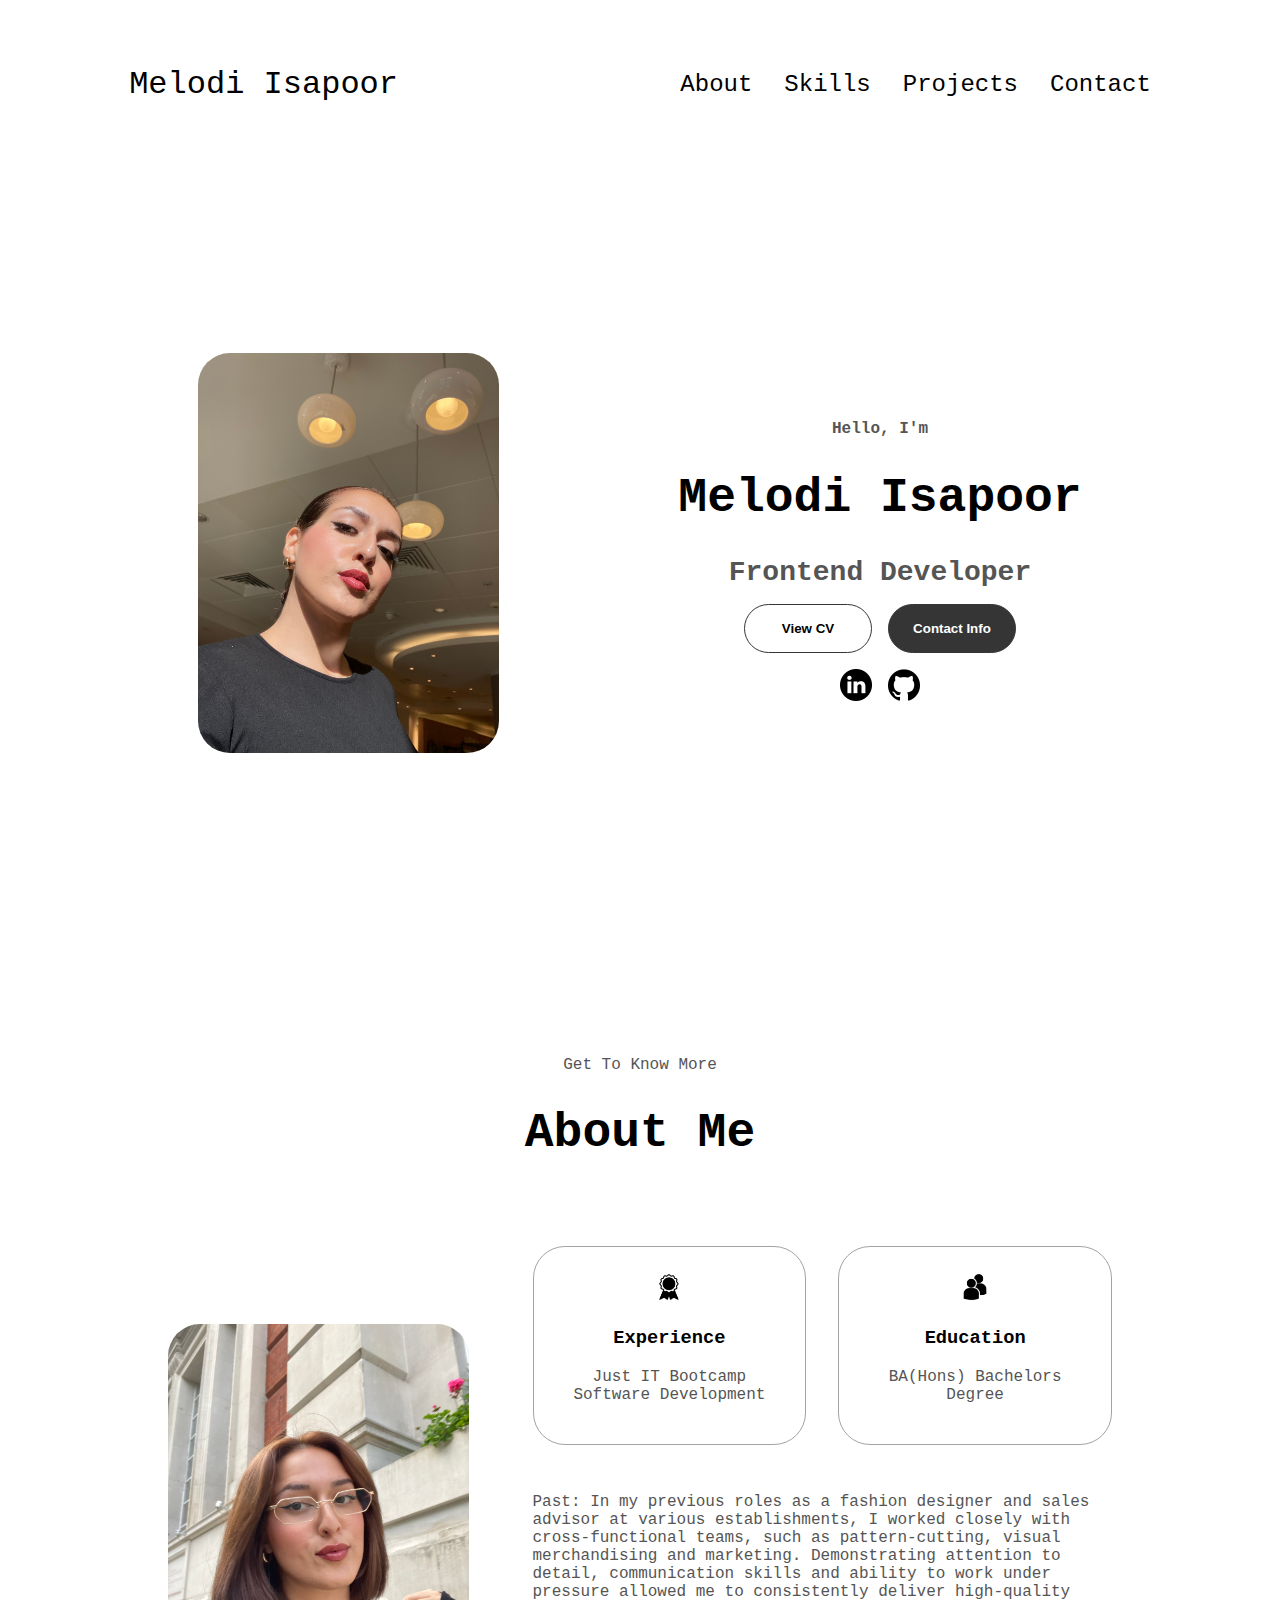
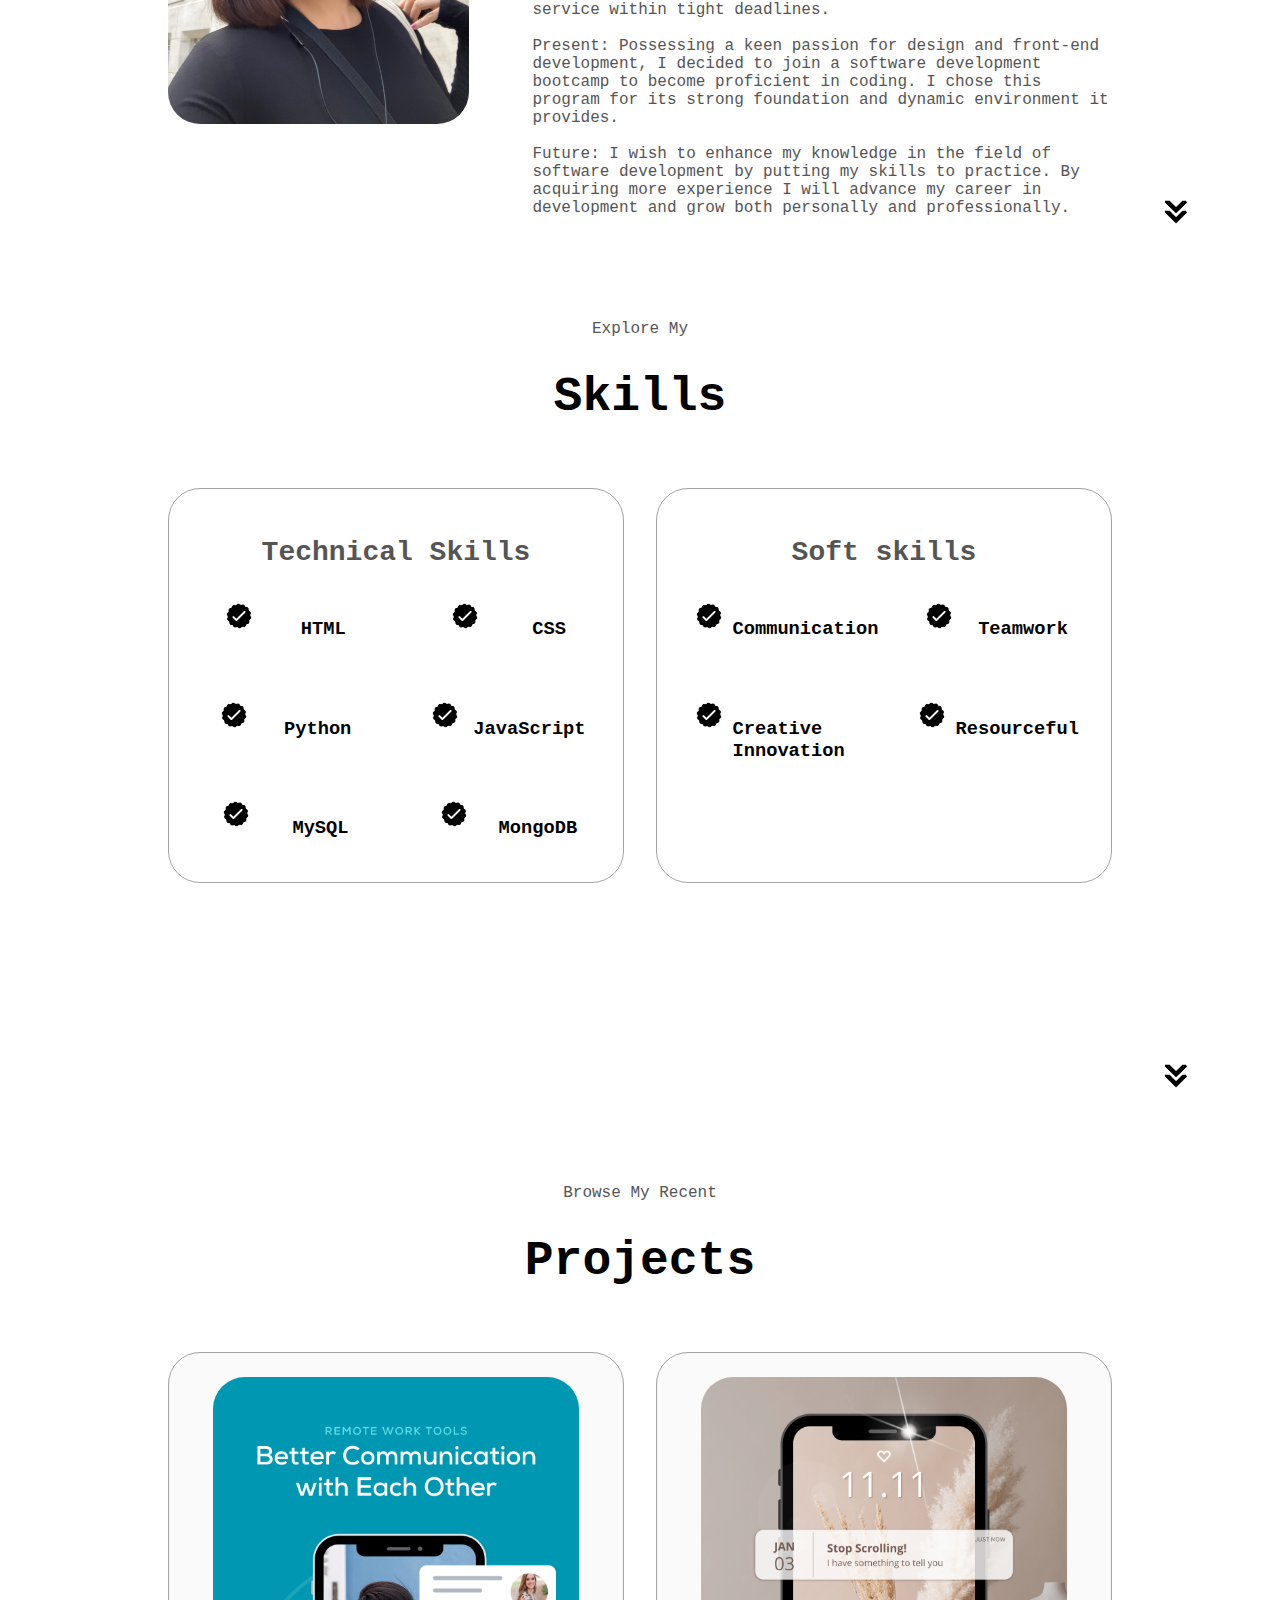
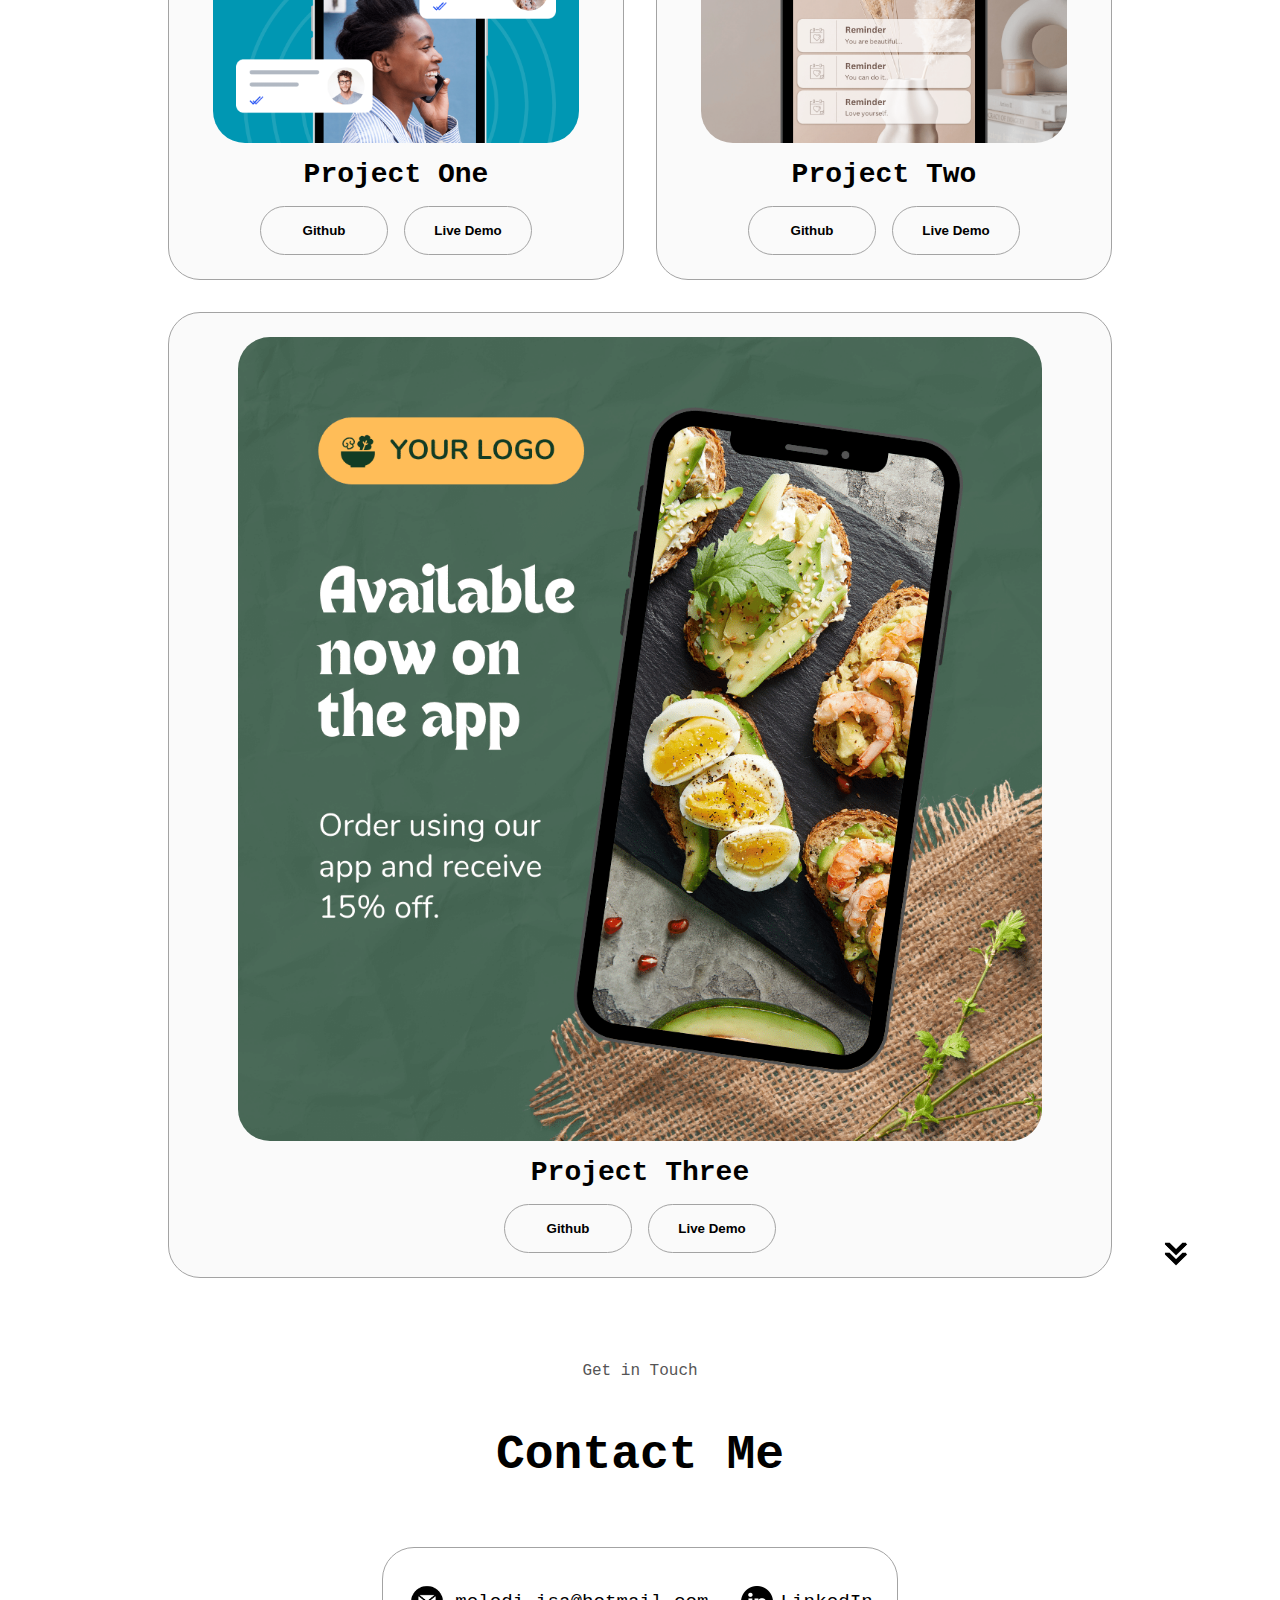
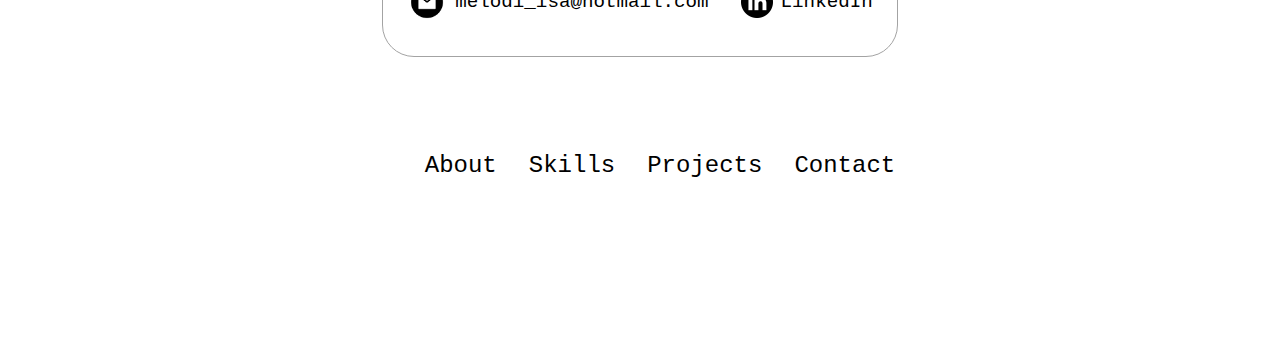
==== 4 Project Portfolio/index.html @ 61a98684 "New portfolio page created" ====
<!DOCTYPE html>
<html lang="en">
  <head>
    <meta charset="UTF-8" />
    <meta http-equiv="X-UA-Compatible" content="IE=edge" />
    <meta name="viewport" content="width=device-width, initial-scale=1.0" />
    <title>My Portfolio</title>
    <link rel="stylesheet" href="style.css" />
    <link rel="stylesheet" href="mediaqueries.css" />
  </head>
  <body>
    <nav id="desktop-nav">
      <div class="logo">Melodi Isapoor</div>
      <div>
        <ul class="nav-links">
          <li><a href="#about">About</a></li>
          <li><a href="#experience">Skills</a></li>
          <li><a href="#projects">Projects</a></li>
          <li><a href="#contact">Contact</a></li>
        </ul>
      </div>
    </nav>
    <nav id="hamburger-nav">
      <div class="logo">John Doe</div>
      <div class="hamburger-menu">
        <div class="hamburger-icon" onclick="toggleMenu()">
          <span></span>
          <span></span>
          <span></span>
        </div>
        <div class="menu-links">
          <li><a href="#about" onclick="toggleMenu()">About</a></li>
          <li><a href="#experience" onclick="toggleMenu()">Skills</a></li>
          <li><a href="#projects" onclick="toggleMenu()">Projects</a></li>
          <li><a href="#contact" onclick="toggleMenu()">Contact</a></li>
        </div>
      </div>
    </nav>
    <section id="profile">
      <div class="section__pic-container">
        <img src="./assets/IMG_2499.JPG" alt="Melodi profile picture" />
      </div>
      <div class="section__text">
        <p class="section__text__p1">Hello, I'm</p>
        <h1 class="title">Melodi Isapoor</h1>
        <p class="section__text__p2">Frontend Developer</p>
        <div class="btn-container">
          <button
            class="btn btn-color-2"
            onclick="window.open('./assets/MelodiIsapoorCV.pdf')"
          >
            View CV
          </button>
          <button class="btn btn-color-1" onclick="location.href='./#contact'">
            Contact Info
          </button>
        </div>
        <div id="socials-container">
          <img
            src="./assets/linkedin.png"
            alt="My LinkedIn profile"
            class="icon"
            onclick="location.href='www.linkedin.com/in/melodi-isapoor'"
          />
          <img
            src="./assets/github.png"
            alt="My Github profile"
            class="icon"
            onclick="location.href='https://github.com/'"
          />
        </div>
      </div>
    </section>
    <section id="about">
      <p class="section__text__p1">Get To Know More</p>
      <h1 class="title">About Me</h1>
      <div class="section-container">
        <div class="section__pic-container">
          <img
            src="./assets/IMG_2273.JPG"
            alt="Profile picture"
            class="about-pic"
          />
        </div>
        <div class="about-details-container">
          <div class="about-containers">
            <div class="details-container">
              <img
                src="./assets/experience.png"
                alt="Experience icon"
                class="icon"
              />
              <h3>Experience</h3>
              <p>Just IT Bootcamp <br />Software Development</p>
            </div>
            <div class="details-container">
              <img
                src="./assets/education.png"
                alt="Education icon"
                class="icon"
              />
              <h3>Education</h3>
              <p>BA(Hons) Bachelors Degree</p>
            </div>
          </div>
          <div class="text-container">
            <p>
                Past: In my previous roles as a fashion designer and sales advisor at various 
                establishments, I worked closely with cross-functional teams, such as pattern-cutting, visual 
                merchandising and marketing. Demonstrating attention to detail, communication skills and 
                ability to work under pressure allowed me to consistently deliver high-quality service within 
                tight deadlines. 
                <br>
                <br>
                Present: Possessing a keen passion for design and front-end development, I decided to join 
                a software development bootcamp to become proficient in coding. I chose this program for 
                its strong foundation and dynamic environment it provides. 
                <br>
                <br>
                Future: I wish to enhance my knowledge in the field of software development by putting my 
                skills to practice. By acquiring more experience I will advance my career in development and
                grow both personally and professionally.
            </p>
          </div>
        </div>
      </div>
      <img
        src="./assets/arrow.png"
        alt="Arrow icon"
        class="icon arrow"
        onclick="location.href='./#experience'"
      />
    </section>
    <section id="experience">
      <p class="section__text__p1">Explore My</p>
      <h1 class="title">Skills</h1>
      <div class="experience-details-container">
        <div class="about-containers">
          <div class="details-container">
            <h2 class="experience-sub-title">Technical Skills</h2>
            <div class="article-container">
              <article>
                <img
                  src="./assets/checkmark.png"
                  alt="Experience icon"
                  class="icon"
                />
                <div>
                  <h3>HTML</h3>
                </div>
              </article>
              <article>
                <img
                  src="./assets/checkmark.png"
                  alt="Experience icon"
                  class="icon"
                />
                <div>
                  <h3>CSS</h3>
                </div>
              </article>
              <article>
                <img
                  src="./assets/checkmark.png"
                  alt="Experience icon"
                  class="icon"
                />
                <div>
                  <h3>Python</h3>
                </div>
              </article>
              <article>
                <img
                  src="./assets/checkmark.png"
                  alt="Experience icon"
                  class="icon"
                />
                <div>
                  <h3>JavaScript</h3>
                </div>
              </article>
              <article>
                <img
                  src="./assets/checkmark.png"
                  alt="Experience icon"
                  class="icon"
                />
                <div>
                  <h3>MySQL</h3>
                </div>
              </article>
              <article>
                <img
                  src="./assets/checkmark.png"
                  alt="Experience icon"
                  class="icon"
                />
                <div>
                  <h3>MongoDB</h3>
                </div>
              </article>
            </div>
          </div>
          <div class="details-container">
            <h2 class="experience-sub-title">Soft skills</h2>
            <div class="article-container">
              <article>
                <img
                  src="./assets/checkmark.png"
                  alt="Experience icon"
                  class="icon"
                />
                <div>
                  <h3>Communication</h3>
                </div>
              </article>
              <article>
                <img
                  src="./assets/checkmark.png"
                  alt="Experience icon"
                  class="icon"
                />
                <div>
                  <h3>Teamwork</h3>
                </div>
              </article>
              <article>
                <img
                  src="./assets/checkmark.png"
                  alt="Experience icon"
                  class="icon"
                />
                <div>
                  <h3>Creative Innovation</h3>
                </div>
              </article>
              <article>
                <img
                  src="./assets/checkmark.png"
                  alt="Experience icon"
                  class="icon"
                />
                <div>
                  <h3>Resourceful</h3>
                </div>
              </article>
            </div>
          </div>
        </div>
      </div>
      <img
        src="./assets/arrow.png"
        alt="Arrow icon"
        class="icon arrow"
        onclick="location.href='./#projects'"
      />
    </section>
    <section id="projects">
      <p class="section__text__p1">Browse My Recent</p>
      <h1 class="title">Projects</h1>
      <div class="experience-details-container">
        <div class="about-containers">
          <div class="details-container color-container">
            <div class="article-container">
              <img
                src="./assets/project-1.png"
                alt="Project 1"
                class="project-img"
              />
            </div>
            <h2 class="experience-sub-title project-title">Project One</h2>
            <div class="btn-container">
              <button
                class="btn btn-color-2 project-btn"
                onclick="location.href='https://github.com/'"
              >
                Github
              </button>
              <button
                class="btn btn-color-2 project-btn"
                onclick="location.href='https://github.com/'"
              >
                Live Demo
              </button>
            </div>
          </div>
          <div class="details-container color-container">
            <div class="article-container">
              <img
                src="./assets/project-2.png"
                alt="Project 2"
                class="project-img"
              />
            </div>
            <h2 class="experience-sub-title project-title">Project Two</h2>
            <div class="btn-container">
              <button
                class="btn btn-color-2 project-btn"
                onclick="location.href='https://github.com/'"
              >
                Github
              </button>
              <button
                class="btn btn-color-2 project-btn"
                onclick="location.href='https://github.com/'"
              >
                Live Demo
              </button>
            </div>
          </div>
          <div class="details-container color-container">
            <div class="article-container">
              <img
                src="./assets/project-3.png"
                alt="Project 3"
                class="project-img"
              />
            </div>
            <h2 class="experience-sub-title project-title">Project Three</h2>
            <div class="btn-container">
              <button
                class="btn btn-color-2 project-btn"
                onclick="location.href='https://github.com/'"
              >
                Github
              </button>
              <button
                class="btn btn-color-2 project-btn"
                onclick="location.href='https://github.com/'"
              >
                Live Demo
              </button>
            </div>
          </div>
        </div>
      </div>
      <img
        src="./assets/arrow.png"
        alt="Arrow icon"
        class="icon arrow"
        onclick="location.href='./#contact'"
      />
    </section>
    <section id="contact">
      <p class="section__text__p1">Get in Touch</p>
      <h1 class="title">Contact Me</h1>
      <div class="contact-info-upper-container">
        <div class="contact-info-container">
          <img
            src="./assets/email.png"
            alt="Email icon"
            class="icon contact-icon email-icon"
          />
          <p><a href="mailto:examplemail@gmail.com">melodi_isa@hotmail.com</a></p>
        </div>
        <div class="contact-info-container">
          <img
            src="./assets/linkedin.png"
            alt="LinkedIn icon"
            class="icon contact-icon"
          />
          <p><a href="www.linkedin.com/in/melodi-isapoor">LinkedIn</a></p>
        </div>
      </div>
    </section>
    <footer>
      <nav>
        <div class="nav-links-container">
          <ul class="nav-links">
            <li><a href="#about">About</a></li>
            <li><a href="#experience">Skills</a></li>
            <li><a href="#projects">Projects</a></li>
            <li><a href="#contact">Contact</a></li>
          </ul>
        </div>
      </nav>
    </footer>
    <script src="script.js"></script>
  </body>
</html>
---- 4 Project Portfolio/style.css ----
@import url("https://fonts.googleapis.com/css2?family=Source+Code+Pro:ital,wght@0,200..900;1,200..900&display=swap")

* { 
    margin: 0; 
    padding: 0; 
}
      
      body {
        font-family:"Source Code Pro", monospace;
    } 
      
      html {
        scroll-behavior: smooth;
      }
      
      p {
        color: rgb(85, 85, 85);
      }
      
      /* TRANSITION */
      
      a,
      .btn {
        transition: all 300ms ease;
      }
      
      /* DESKTOP NAV */
      
      nav,
      .nav-links {
        display: flex;
      }
      
      nav {
        justify-content: space-around;
        align-items: center;
        height: 17vh;
      }
      
      .nav-links {
        gap: 2rem;
        list-style: none;
        font-size: 1.5rem;
      }
      
      a {
        color: black;
        text-decoration: none;
        text-decoration-color: white;
      }
      
      a:hover {
        color: grey;
        text-decoration: underline;
        text-underline-offset: 1rem;
        text-decoration-color: rgb(181, 181, 181);
      }
      
      .logo {
        font-size: 2rem;
      }
      
      .logo:hover {
        cursor: default;
      }
      
      /* HAMBURGER MENU */
      
      #hamburger-nav {
        display: none;
      }
      
      .hamburger-menu {
        position: relative;
        display: inline-block;
      }
      
      .hamburger-icon {
        display: flex;
        flex-direction: column;
        justify-content: space-between;
        height: 24px;
        width: 30px;
        cursor: pointer;
      }
      
      .hamburger-icon span {
        width: 100%;
        height: 2px;
        background-color: black;
        transition: all 0.3 ease-in-out;
      }
      
      .menu-links {
        position: absolute;
        top: 100%;
        right: 0;
        background-color: white;
        width: fit-content;
        max-height: 0;
        overflow: hidden;
        transition: all 0.3 ease-in-out;
      }
      
      .menu-links a {
        display: block;
        padding: 10px;
        text-align: center;
        font-size: 1.5rem;
        color: black;
        text-decoration: none;
        transition: all 0.3 ease-in-out;
      }
      
      .menu-links li {
        list-style: none;
      }
      
      .menu-links.open {
        max-height: 300px;
      }
      
      .hamburger-icon.open span:first-child {
        transform: rotate(45deg) translate(10px, 5px);
      }
      
      .hamburger-icon.open span:nth-child(2) {
        opacity: 0;
      }
      
      .hamburger-icon.open span:last-child {
        transform: rotate(-45deg) translate(10px, -5px);
      }
      
      .hamburger-icon span:first-child {
        transform: none;
      }
      
      .hamburger-icon span:first-child {
        opacity: 1;
      }
      
      .hamburger-icon span:first-child {
        transform: none;
      }
      
      /* SECTIONS */
      
      section {
        padding-top: 4vh;
        height: 96vh;
        margin: 0 10rem;
        box-sizing: border-box;
        min-height: fit-content;

      }
      
      .section-container {
        display: flex;

      }
      
      /* PROFILE SECTION */
      
      #profile {
        display: flex;
        justify-content: center;
        gap: 5rem;
        height: 80vh;

      }
      
      .section__pic-container {
        display: flex;
        height: 400px;
        width: 400px;
        margin: auto 0;
        border-radius: 2rem;
      }
      
      /* The first profile picture  */
      .section__pic-container img {
        border-radius: 2rem;
      }

      .section__text {
        align-self: center;
        text-align: center;
      }
      
      .section__text p {
        font-weight: 600;
      }
      
      .section__text__p1 {
        text-align: center;
      }
      
      .section__text__p2 {
        font-size: 1.75rem;
        margin-bottom: 1rem;
      }
      
      .title {
        font-size: 3rem;
        text-align: center;
      }
      
      #socials-container {
        display: flex;
        justify-content: center;
        margin-top: 1rem;
        gap: 1rem;
      }
      
      /* ICONS */
      
      .icon {
        cursor: pointer;
        height: 2rem;
      }
      
      /* BUTTONS */
      
      .btn-container {
        display: flex;
        justify-content: center;
        gap: 1rem;
      }
      
      .btn {
        font-weight: 600;
        transition: all 300ms ease;
        padding: 1rem;
        width: 8rem;
        border-radius: 2rem;
      }
      
      .btn-color-1,
      .btn-color-2 {
        border: rgb(53, 53, 53) 0.1rem solid;
      }
      
      .btn-color-1:hover,
      .btn-color-2:hover {
        cursor: pointer;
      }
      
      .btn-color-1,
      .btn-color-2:hover {
        background: rgb(53, 53, 53);
        color: white;
      }
      
      .btn-color-1:hover {
        background: rgb(0, 0, 0);
      }
      
      .btn-color-2 {
        background: none;
      }
      
      .btn-color-2:hover {
        border: rgb(255, 255, 255) 0.1rem solid;
      }
      
      .btn-container {
        gap: 1rem;
      }
      
      /* ABOUT SECTION */
      
      #about {
        position: relative;
      }
      
      .about-containers {
        gap: 2rem;
        margin-bottom: 2rem;
        margin-top: 2rem;
      }
      
      .about-details-container {
        justify-content: center;
        flex-direction: column;
      }
      
      .about-containers,
      .about-details-container {
        display: flex;
      }
      
      .about-pic {
        border-radius: 2rem;
      }
      
      .arrow {
        position: absolute;
        right: -5rem;
        bottom: 2.5rem;
      }
      
      .details-container {
        padding: 1.5rem;
        flex: 1;
        background: white;
        border-radius: 2rem;
        border: rgb(53, 53, 53) 0.1rem solid;
        border-color: rgb(163, 163, 163);
        text-align: center;
      }
      
      .section-container {
        gap: 4rem;
        height: 80%;
      }
      
      .section__pic-container {
        height: 400px;
        width: 400px;
        margin: auto 0;

      }
      
      /* EXPERIENCE SECTION */
      
      #experience {
        position: relative;
      }
      
      .experience-sub-title {
        color: rgb(85, 85, 85);
        font-weight: 600;
        font-size: 1.75rem;
        margin-bottom: 2rem;
      }
      
      .experience-details-container {
        display: flex;
        justify-content: center;
        flex-direction: column;
      }
      
      .article-container {
        display: flex;
        text-align: initial;
        flex-wrap: wrap;
        flex-direction: row;
        gap: 2.5rem;
        justify-content: space-around;
      }
      
      article {
        display: flex;
        width: 10rem;
        justify-content: space-around;
        gap: 0.5rem;
      }
      
      article .icon {
        cursor: default;
      }
      
      /* PROJECTS SECTION */
      
      #projects {
        position: relative;
      }
      
      .color-container {
        border-color: rgb(163, 163, 163);
        background: rgb(250, 250, 250);
      }
      
      .project-img {
        border-radius: 2rem;
        width: 90%;
        height: 90%;
      }
      
      .project-title {
        margin: 1rem;
        color: black;
      }
      
      .project-btn {
        color: black;
        border-color: rgb(163, 163, 163);
      }
      
      /* CONTACT */
      
      #contact {
        display: flex;
        justify-content: center;
        flex-direction: column;
        height: 70vh;
      }
      
      .contact-info-upper-container {
        display: flex;
        justify-content: center;
        border-radius: 2rem;
        border: rgb(53, 53, 53) 0.1rem solid;
        border-color: rgb(163, 163, 163);
        background: (250, 250, 250);
        margin: 2rem auto;
        padding: 0.5rem;
      }
      
      .contact-info-container {
        display: flex;
        align-items: center;
        justify-content: center;
        gap: 0.5rem;
        margin: 1rem;
      }
      
      .contact-info-container p {
        font-size: larger;
      }
      
      .contact-icon {
        cursor: default;
      }
      
      .email-icon {
        height: 2.5rem;
      }
      
      /* FOOTER SECTION */
      
      footer {
        height: 26vh;
        margin: 0 1rem;
      }
      
      footer p {
        text-align: center;
      }
---- 4 Project Portfolio/mediaqueries.css ----
@media screen and (max-width: 1400px) {
    #profile {
      height: 83vh;
      margin-bottom: 6rem;
    }
    .about-containers {
      flex-wrap: wrap;
    }
    #contact,
    #projects {
      height: fit-content;
    }
  }
  
  @media screen and (max-width: 1200px) {
    #desktop-nav {
      display: none;
    }
    #hamburger-nav {
      display: flex;
    }
    #experience,
    .experience-details-container {
      margin-top: 2rem;
    }
    #profile,
    .section-container {
      display: block;
    }
    .arrow {
      display: none;
    }
    section,
    .section-container {
      height: fit-content;
    }
    section {
      margin: 0 5%;
    }
    .section__pic-container {
      width: 275px;
      height: 275px;
      margin: 0 auto 2rem;
    }
    .about-containers {
      margin-top: 0;
    }
  }
  
  @media screen and (max-width: 600px) {
    #contact,
    footer {
      height: 40vh;
    }
    #profile {
      height: 83vh;
      margin-bottom: 0;
    }
    article {
      font-size: 1rem;
    }
    footer nav {
      height: fit-content;
      margin-bottom: 2rem;
    }
    .about-containers,
    .contact-info-upper-container,
    .btn-container {
      flex-wrap: wrap;
    }
    .contact-info-container {
      margin: 0;
    }
    .contact-info-container p,
    .nav-links li a {
      font-size: 1rem;
    }
    .experience-sub-title {
      font-size: 1.25rem;
    }
    .logo {
      font-size: 1.5rem;
    }
    .nav-links {
      flex-direction: column;
      gap: 0.5rem;
      text-align: center;
    }
    .section__pic-container {
      width: auto;
      height: 46vw;
      justify-content: center;
    }
    .section__text__p2 {
      font-size: 1.25rem;
    }
    .title {
      font-size: 2rem;
    }
    .text-container {
      text-align: justify;
    }
  }
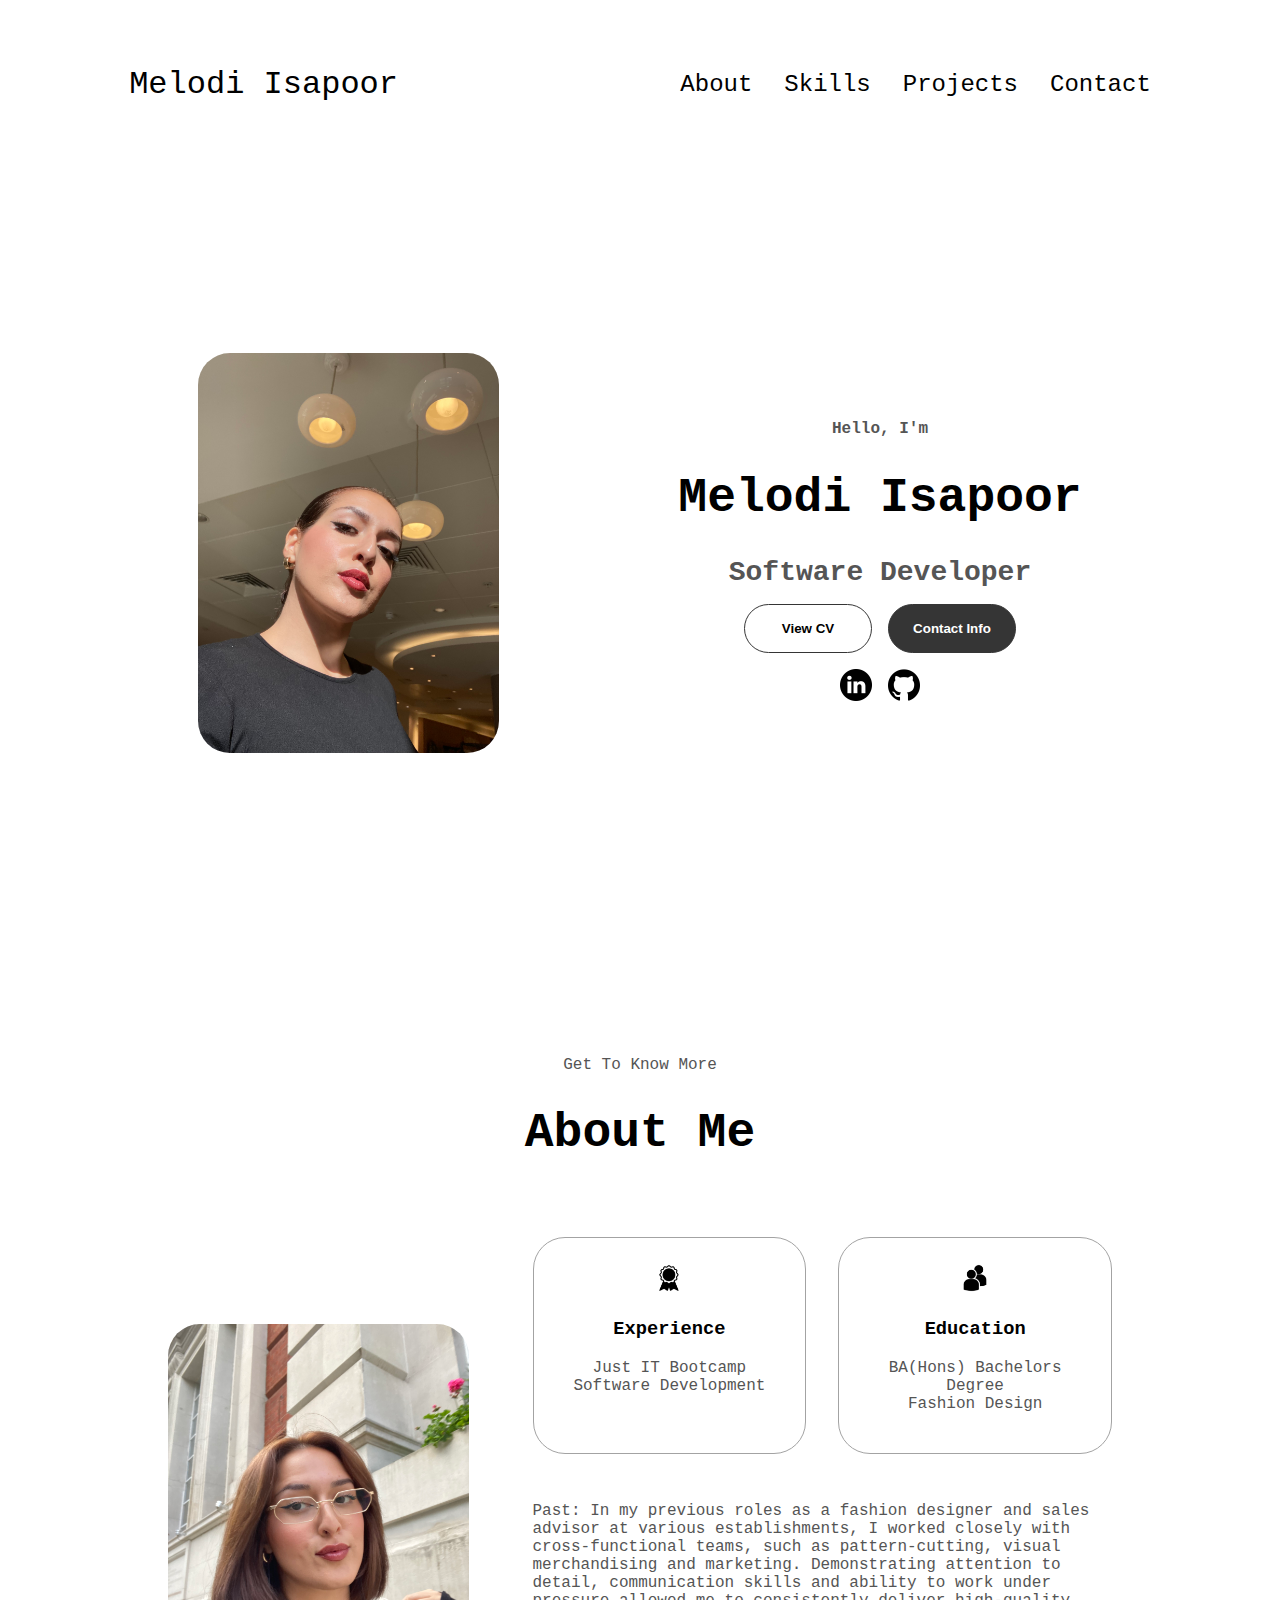
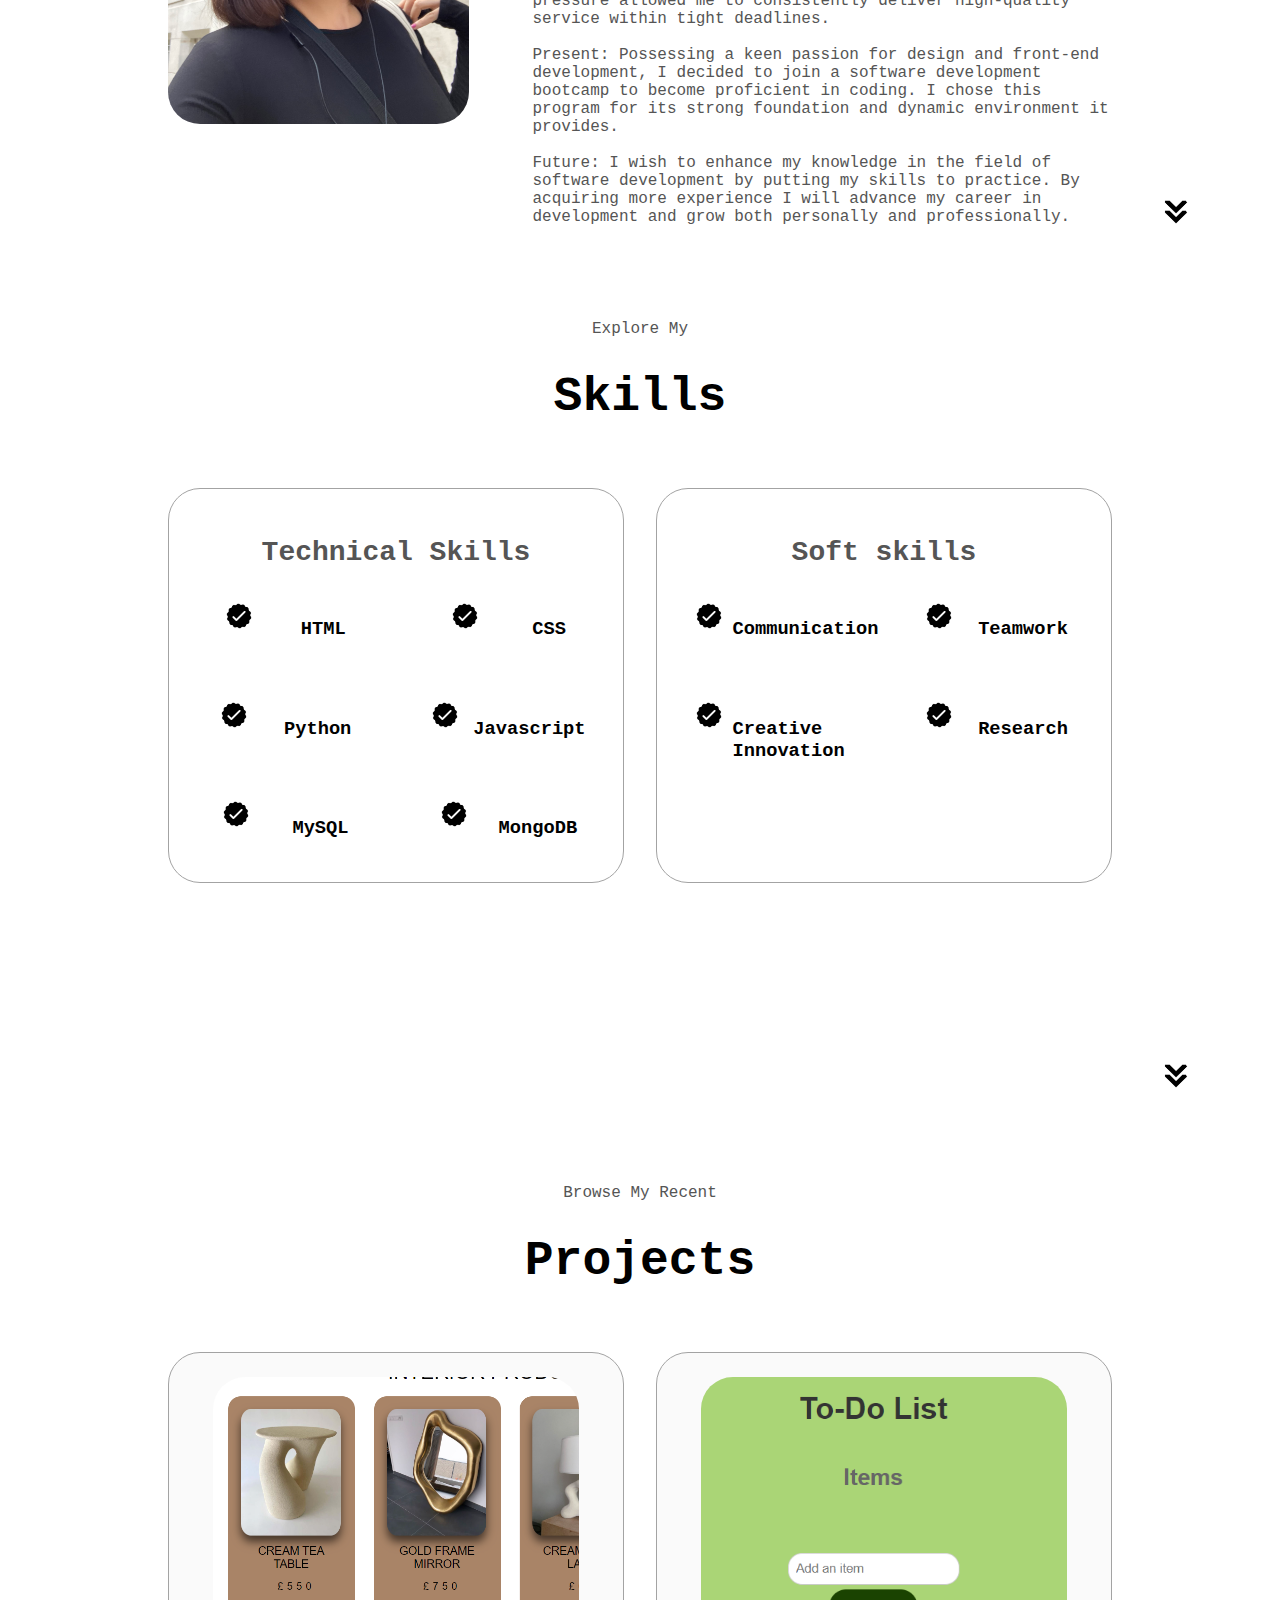
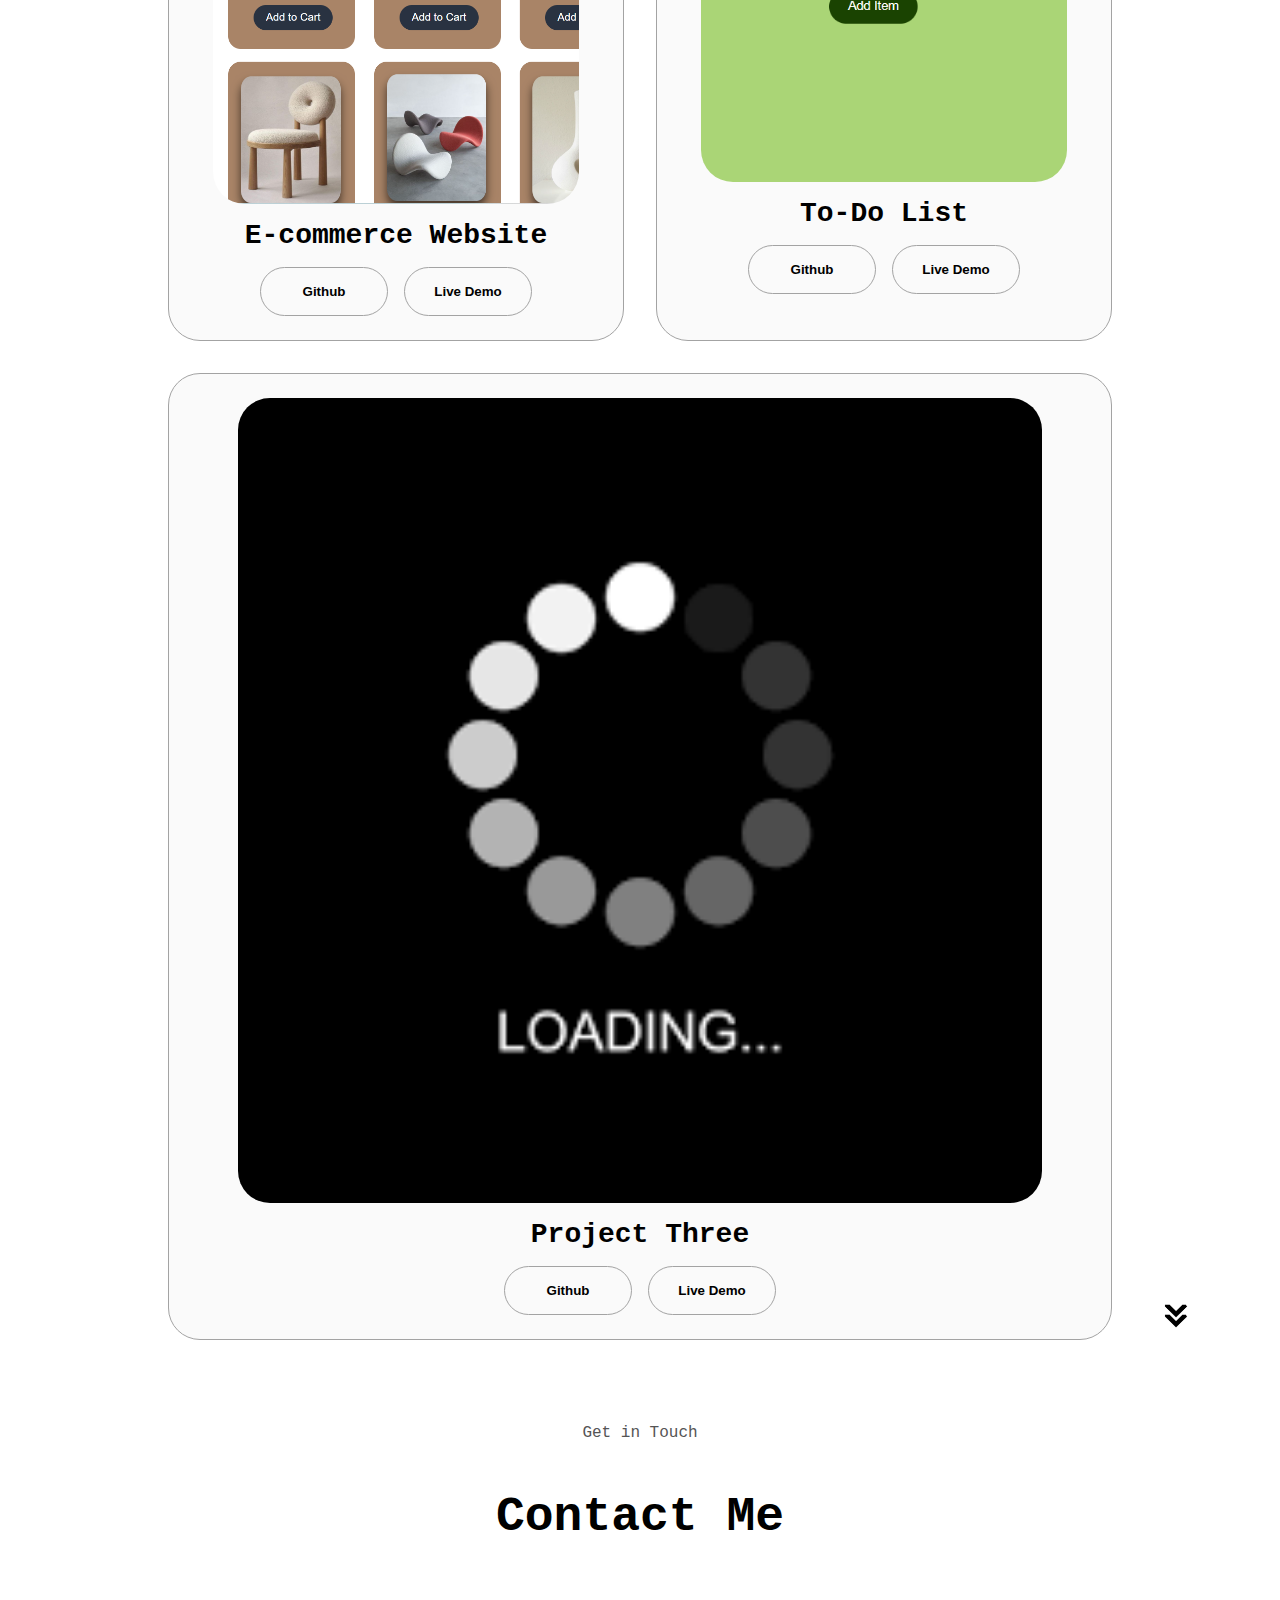
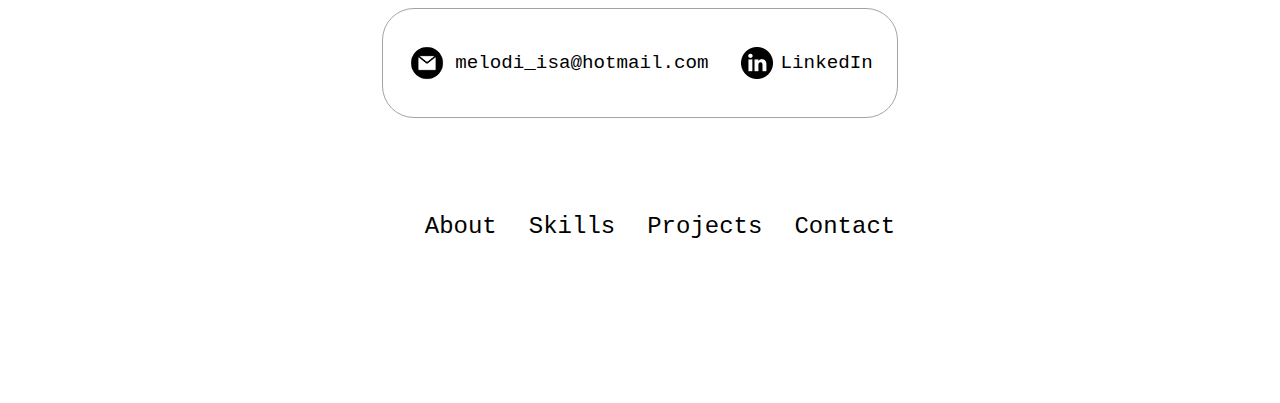
==== commit aa77e6f2: "added images to portfolio page" ====
--- a/4 Project Portfolio/index.html
+++ b/4 Project Portfolio/index.html
@@ -43,7 +43,7 @@
       <div class="section__text">
         <p class="section__text__p1">Hello, I'm</p>
         <h1 class="title">Melodi Isapoor</h1>
-        <p class="section__text__p2">Frontend Developer</p>
+        <p class="section__text__p2">Software Developer</p>
         <div class="btn-container">
           <button
             class="btn btn-color-2"
@@ -100,7 +100,7 @@
                 class="icon"
               />
               <h3>Education</h3>
-              <p>BA(Hons) Bachelors Degree</p>
+              <p>BA(Hons) Bachelors Degree <br> Fashion Design</p>
             </div>
           </div>
           <div class="text-container">
@@ -176,7 +176,7 @@
                   class="icon"
                 />
                 <div>
-                  <h3>JavaScript</h3>
+                  <h3>Javascript</h3>
                 </div>
               </article>
               <article>
@@ -241,7 +241,7 @@
                   class="icon"
                 />
                 <div>
-                  <h3>Resourceful</h3>
+                  <h3>Research</h3>
                 </div>
               </article>
             </div>
@@ -263,12 +263,12 @@
           <div class="details-container color-container">
             <div class="article-container">
               <img
-                src="./assets/project-1.png"
+                src="./assets/Screenshot 2024-03-27 001758.png"
                 alt="Project 1"
                 class="project-img"
               />
             </div>
-            <h2 class="experience-sub-title project-title">Project One</h2>
+            <h2 class="experience-sub-title project-title">E-commerce Website</h2>
             <div class="btn-container">
               <button
                 class="btn btn-color-2 project-btn"
@@ -287,12 +287,12 @@
           <div class="details-container color-container">
             <div class="article-container">
               <img
-                src="./assets/project-2.png"
+                src="./assets/Screenshot 2024-03-27 001641.png"
                 alt="Project 2"
                 class="project-img"
               />
             </div>
-            <h2 class="experience-sub-title project-title">Project Two</h2>
+            <h2 class="experience-sub-title project-title">To-Do List</h2>
             <div class="btn-container">
               <button
                 class="btn btn-color-2 project-btn"
@@ -311,7 +311,7 @@
           <div class="details-container color-container">
             <div class="article-container">
               <img
-                src="./assets/project-3.png"
+                src="./assets/Loading.png"
                 alt="Project 3"
                 class="project-img"
               />
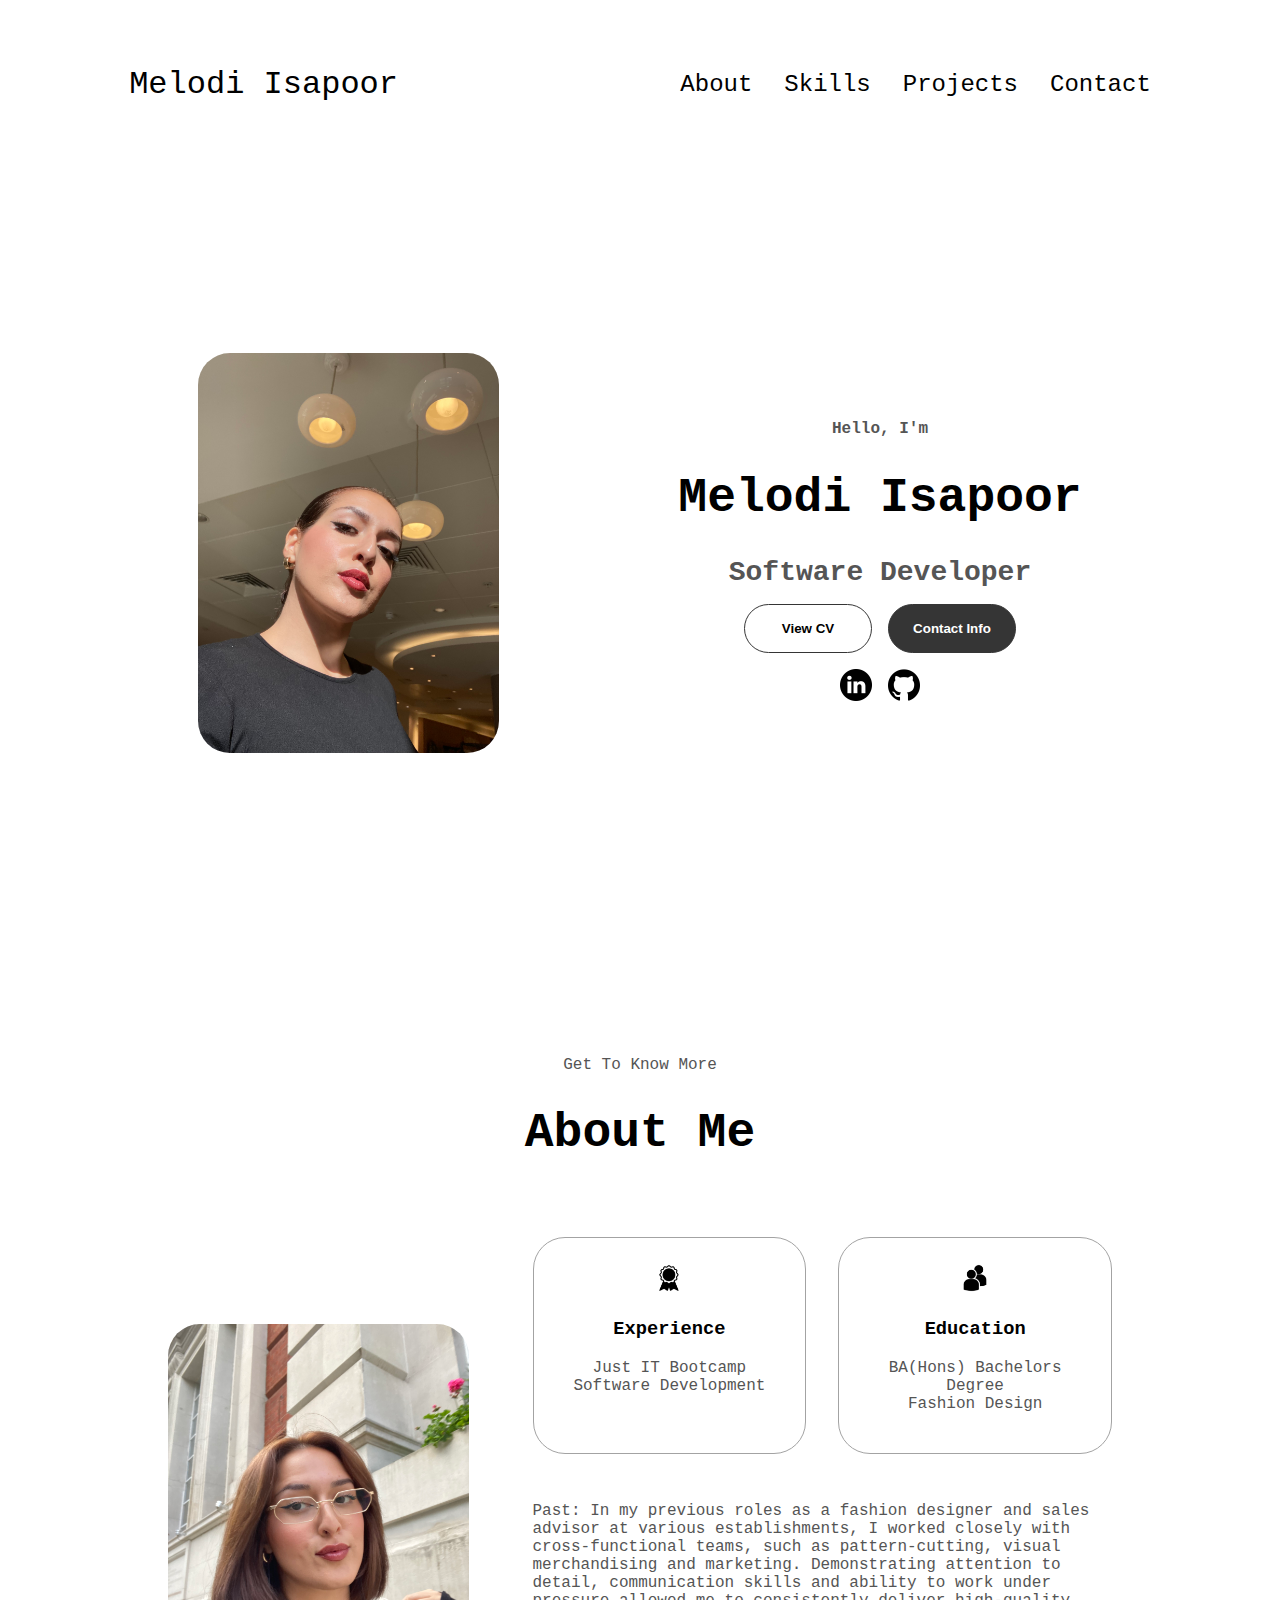
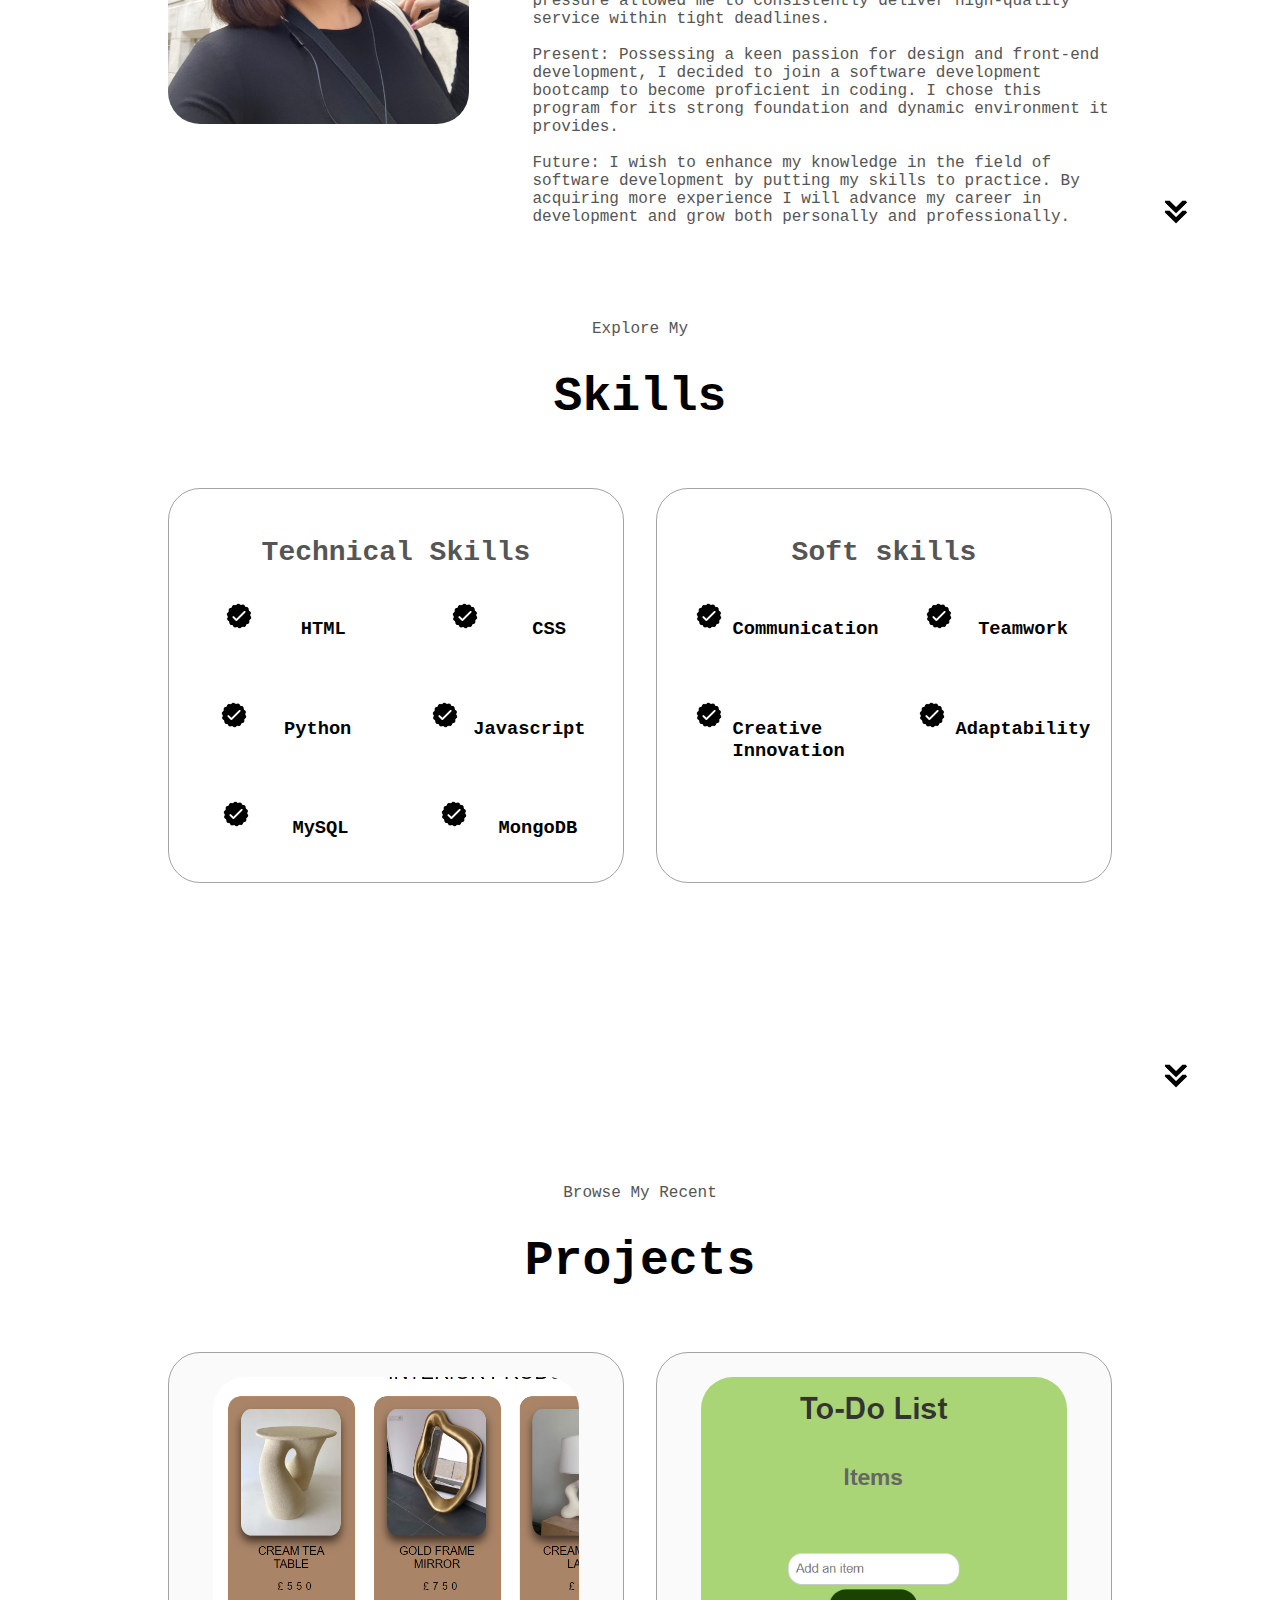
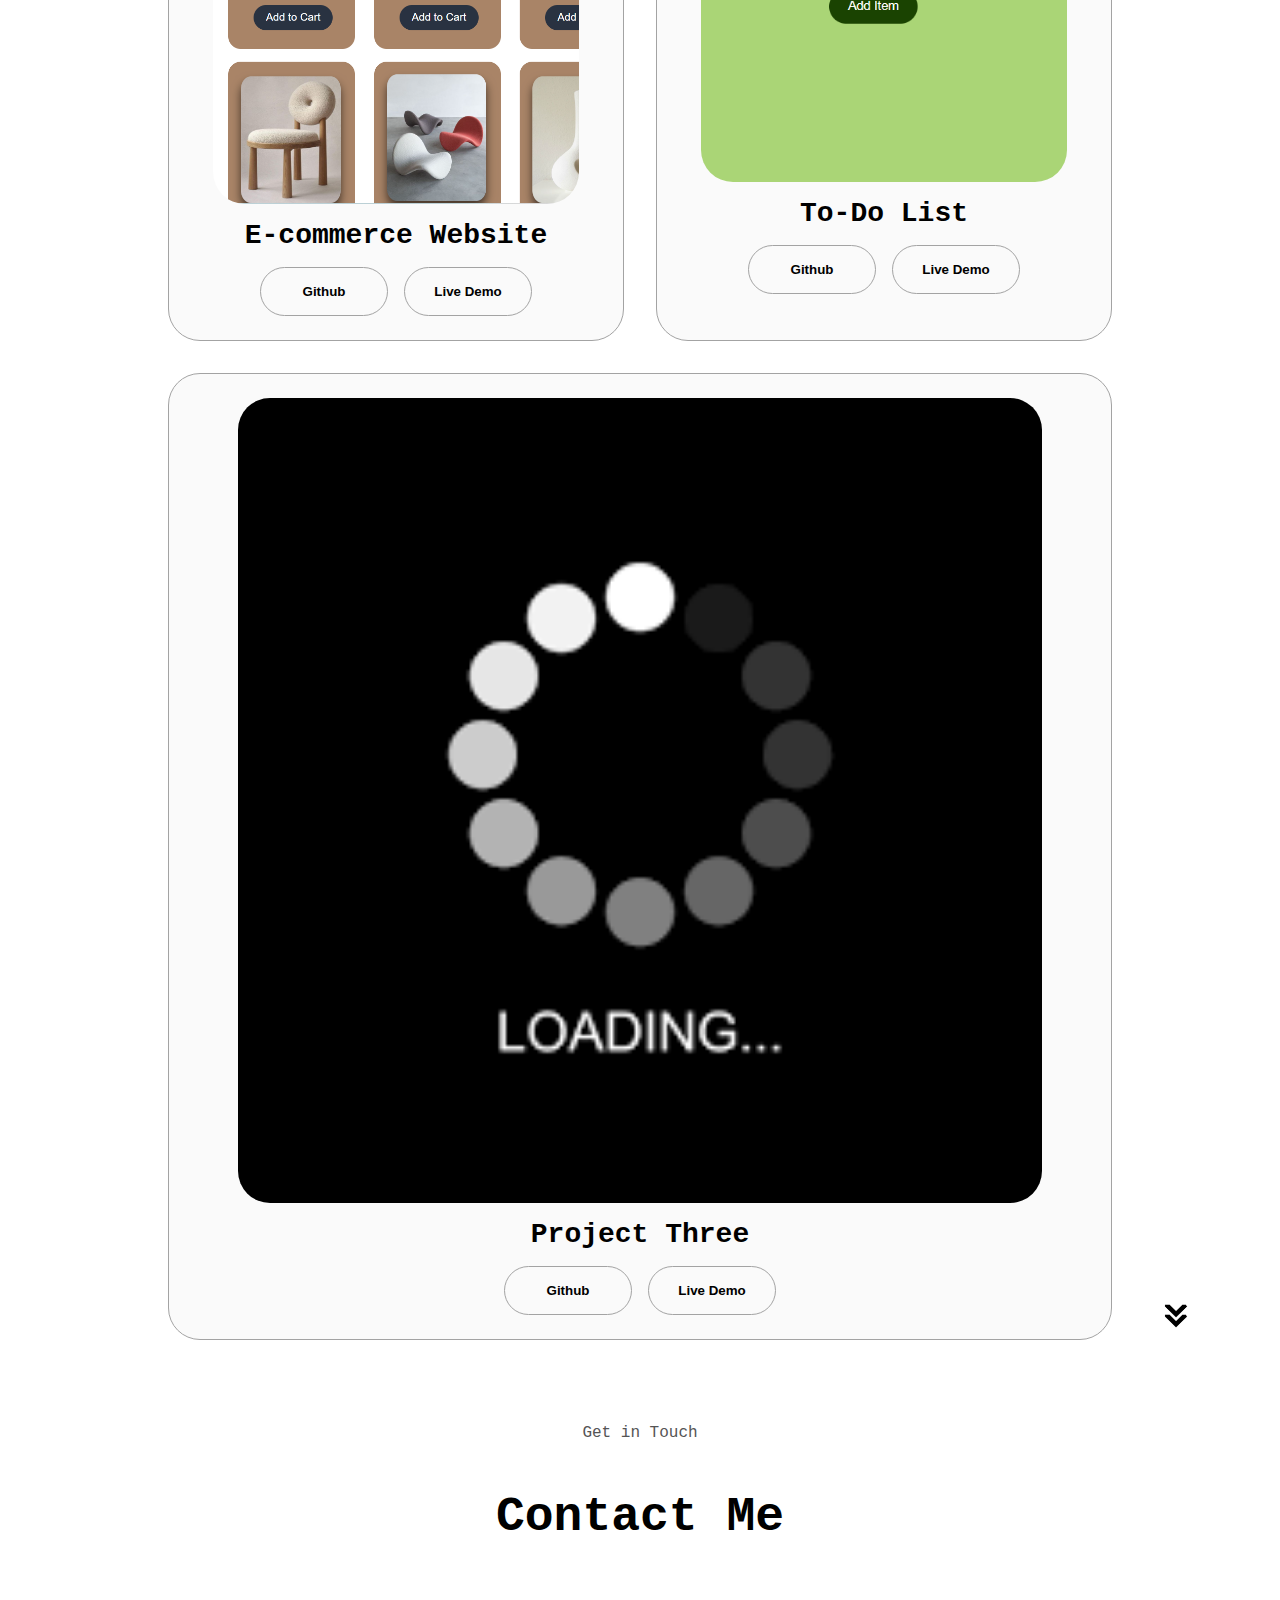
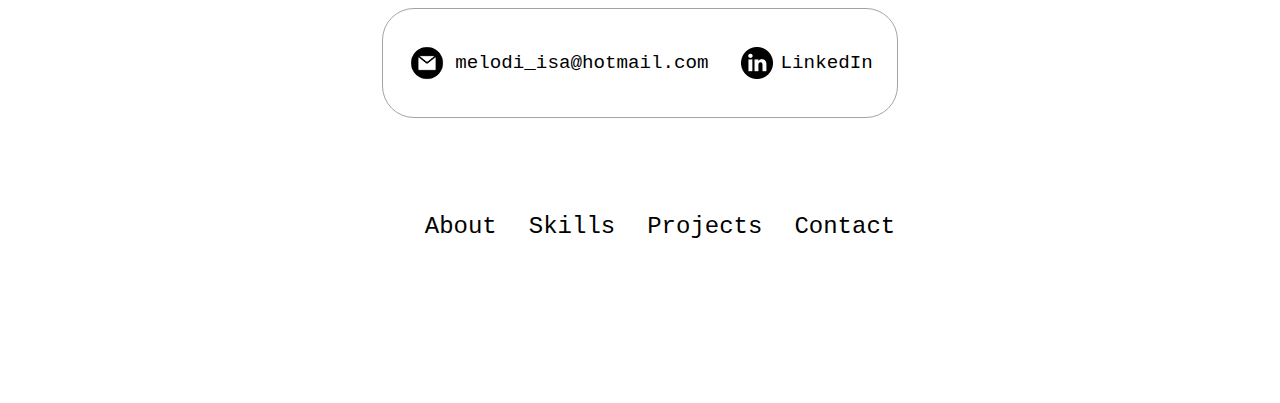
==== commit a56e7e44: "Adjusted soft skills" ====
--- a/4 Project Portfolio/index.html
+++ b/4 Project Portfolio/index.html
@@ -241,7 +241,7 @@
                   class="icon"
                 />
                 <div>
-                  <h3>Research</h3>
+                  <h3>Adaptability</h3>
                 </div>
               </article>
             </div>
